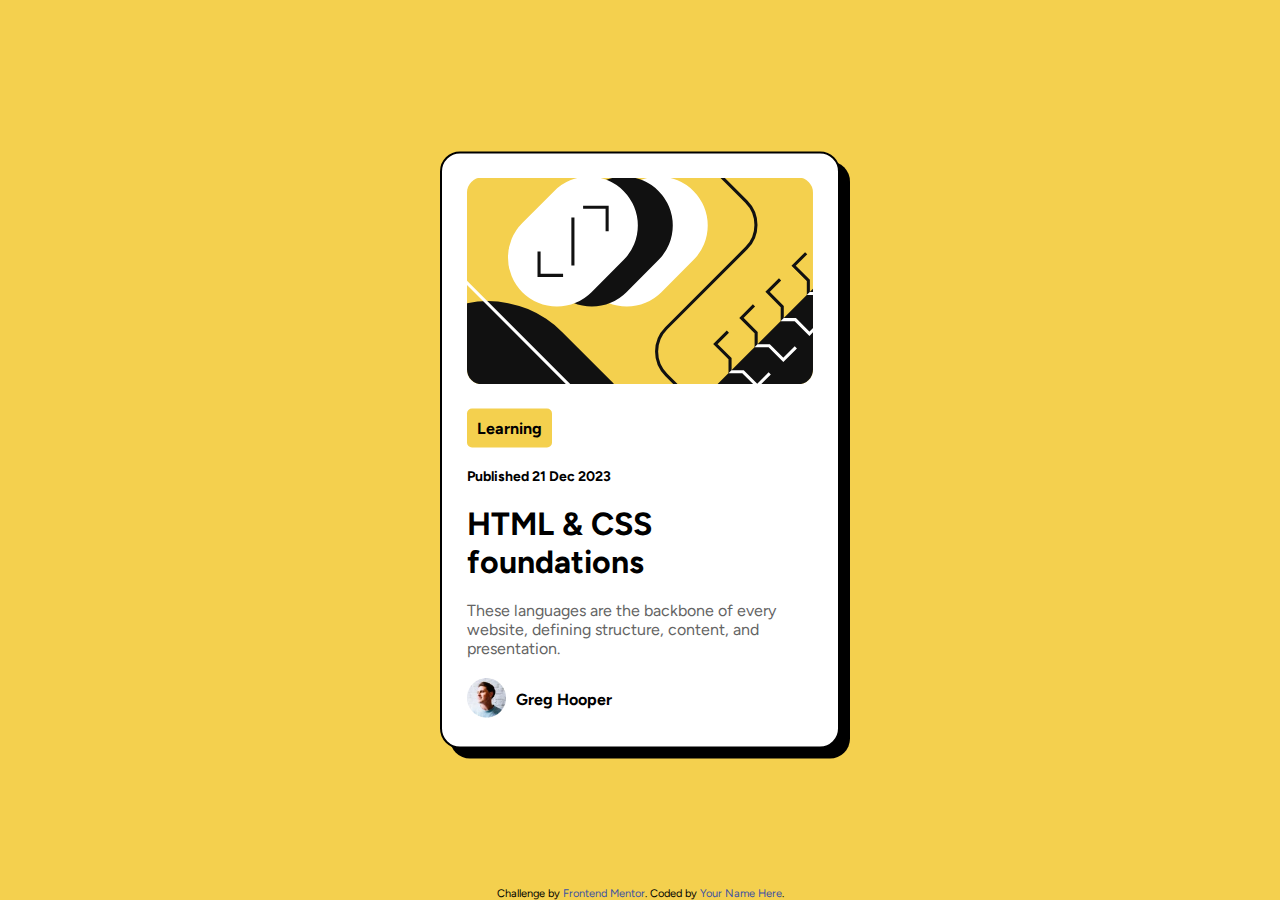
==== project_1/index.html @ 795f4376 "Project commit" ====
<!DOCTYPE html>
<html lang="en">
<head>
  <meta charset="UTF-8">
  <meta name="viewport" content="width=device-width, initial-scale=1.0"> <!-- displays site properly based on user's device -->

  <link rel="icon" type="image/png" sizes="32x32" href="./assets/images/favicon-32x32.png">

  <link href="styles.css" rel="stylesheet">  
  
  <title>Frontend Mentor | Blog preview card</title>

  <!-- Feel free to remove these styles or customise in your own stylesheet 👍 -->
  <style>
    .attribution { font-size: 11px; text-align: center; }
    .attribution a { color: hsl(228, 45%, 44%); }
  </style>
</head>
<body>

  <main>

    <image>
      <img class="hero" src="assets/images/illustration-article.svg" width="100%" />
    </image>

    <section>

      <h3>Learning</h3>

      <h2>Published 21 Dec 2023</h2>

      <h1>HTML & CSS foundations</h1>

      <p>These languages are the backbone of every website, defining structure, content, and presentation.</p>

      

    </section>

    <div class="author">
      <img src="./assets/images/image-avatar.webp" /> <h4>Greg Hooper</h4>
    </div>

  </main>

  <footer>
    <div class="attribution">
      Challenge by <a href="https://www.frontendmentor.io?ref=challenge" target="_blank">Frontend Mentor</a>. 
      Coded by <a href="#">Your Name Here</a>.
    </div>
  </footer>

</body>
</html>
---- project_1/styles.css ----
@font-face {
    font-family: 'Figtree';
    src: url('./assets/fonts/Figtree-VariableFont_wght.ttf') format('TrueType');
}

* {
    margin: 0;
    padding: 0;
    box-sizing: border-box;
    font-family: 'Figtree', sans-serif;
}

a, a:active, a:hover, a:visited {
    text-decoration: none;
}

body {
    background-color: hsl(47, 88%, 63%);
}

main {
    position: absolute;
    top: 50%;
    left: 50%;
    -ms-transform: translateY(-50%) translateX(-50%);
    transform: translateY(-50%) translateX(-50%);
    background-color: white;
    max-width: 400px;
    border: 2px solid black;
    border-radius: 20px;
    box-shadow: 10px 10px;
    padding: 25px;
    margin: auto;
}


.hero {
    width: 100%;
    border-radius: 15px;
    margin-top: -20px;
}

h1, h2, h3, p {
    margin: 20px 0px;
}

h1:hover {
    color: hsl(47, 88%, 63%);
    cursor: pointer;
}

h2 {
    font-size: 14px;    
}

h3 {
    width: fit-content;
    font-weight: bold;
    font-size: 16px;
    padding: 10px;
    background-color: hsl(47, 88%, 63%);
    border-radius: 5px;
}

h4 {
    display: inline;
    font-size: 16px;    
    position: absolute;
    top: 50%;
    -ms-transform: translateY(-50%);
    transform: translateY(-50%);
    margin-left: 10px;
}

p {
    color: rgb(100, 100, 100);
}

.author {
    display: block;
    position: relative;
}

.author img {
    max-height: 40px;
}

footer {
    position: absolute;
    bottom: 0;
    left: 50%;
    -ms-transform: translateX(-50%);
    transform: translateX(-50%);
}
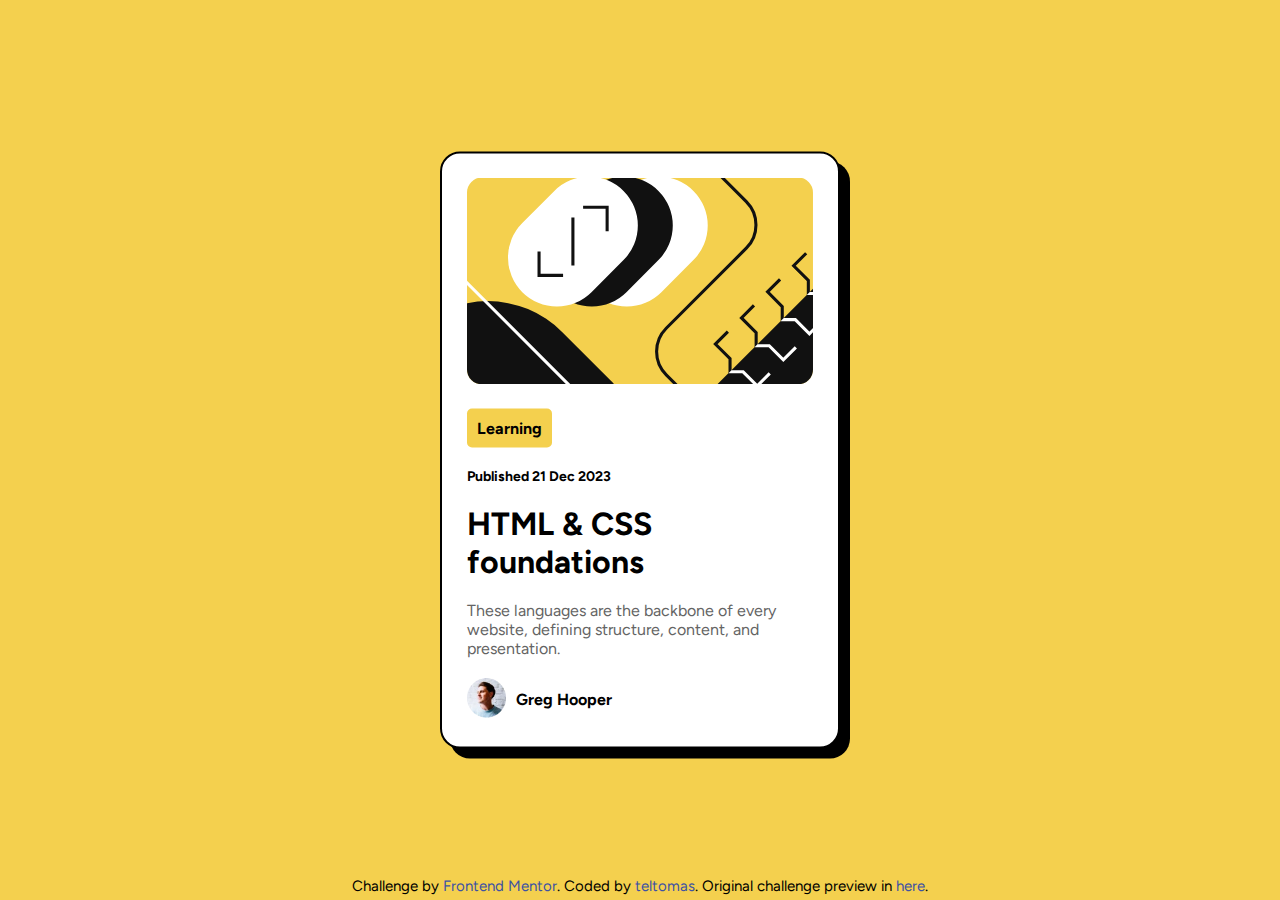
==== commit bfa49e87: "README Update" ====
--- a/project_1/index.html
+++ b/project_1/index.html
@@ -12,7 +12,7 @@
 
   <!-- Feel free to remove these styles or customise in your own stylesheet 👍 -->
   <style>
-    .attribution { font-size: 11px; text-align: center; }
+    .attribution { font-size: 15px; text-align: center; }
     .attribution a { color: hsl(228, 45%, 44%); }
   </style>
 </head>
@@ -47,7 +47,7 @@
   <footer>
     <div class="attribution">
       Challenge by <a href="https://www.frontendmentor.io?ref=challenge" target="_blank">Frontend Mentor</a>. 
-      Coded by <a href="#">Your Name Here</a>.
+      Coded by <a href="#">teltomas</a>. Original challenge preview in <a href="https://www.frontendmentor.io/challenges/blog-preview-card-ckPaj01IcS" target="_blank">here</a>.
     </div>
   </footer>
 
--- a/project_1/styles.css
+++ b/project_1/styles.css
@@ -91,4 +91,5 @@
     left: 50%;
     -ms-transform: translateX(-50%);
     transform: translateX(-50%);
+    padding: 5px;
 }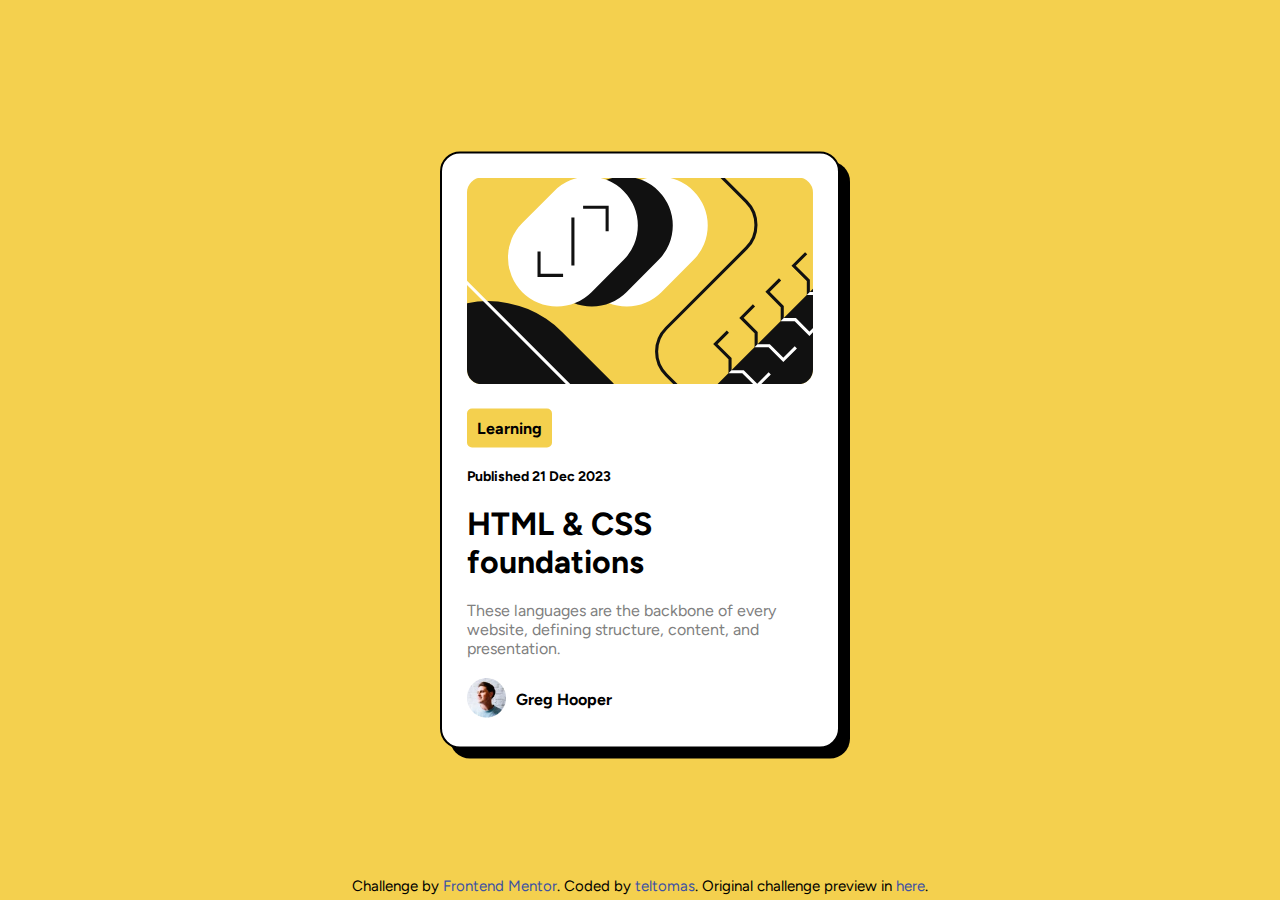
==== commit 3ef55282: "Small Fixes" ====
--- a/project_1/index.html
+++ b/project_1/index.html
@@ -21,7 +21,7 @@
   <main>
 
     <image>
-      <img class="hero" src="assets/images/illustration-article.svg" width="100%" />
+      <img class="hero" src="assets/images/illustration-article.svg" />
     </image>
 
     <section>
@@ -32,9 +32,7 @@
 
       <h1>HTML & CSS foundations</h1>
 
-      <p>These languages are the backbone of every website, defining structure, content, and presentation.</p>
-
-      
+      <p>These languages are the backbone of every website, defining structure, content, and presentation.</p>      
 
     </section>
 
--- a/project_1/styles.css
+++ b/project_1/styles.css
@@ -25,7 +25,7 @@
     -ms-transform: translateY(-50%) translateX(-50%);
     transform: translateY(-50%) translateX(-50%);
     background-color: white;
-    max-width: 400px;
+    width: 400px;
     border: 2px solid black;
     border-radius: 20px;
     box-shadow: 10px 10px;
@@ -73,7 +73,8 @@
 }
 
 p {
-    color: rgb(100, 100, 100);
+    color: hsl(0, 0%, 50%);
+    font-size: 16px;
 }
 
 .author {
@@ -92,4 +93,16 @@
     -ms-transform: translateX(-50%);
     transform: translateX(-50%);
     padding: 5px;
-}+}
+
+
+@media only screen and (max-width: 600px) {
+    main {
+        width: 90%;
+    }
+
+    .attribution {
+        font-size: 12px !important;
+    }
+}
+
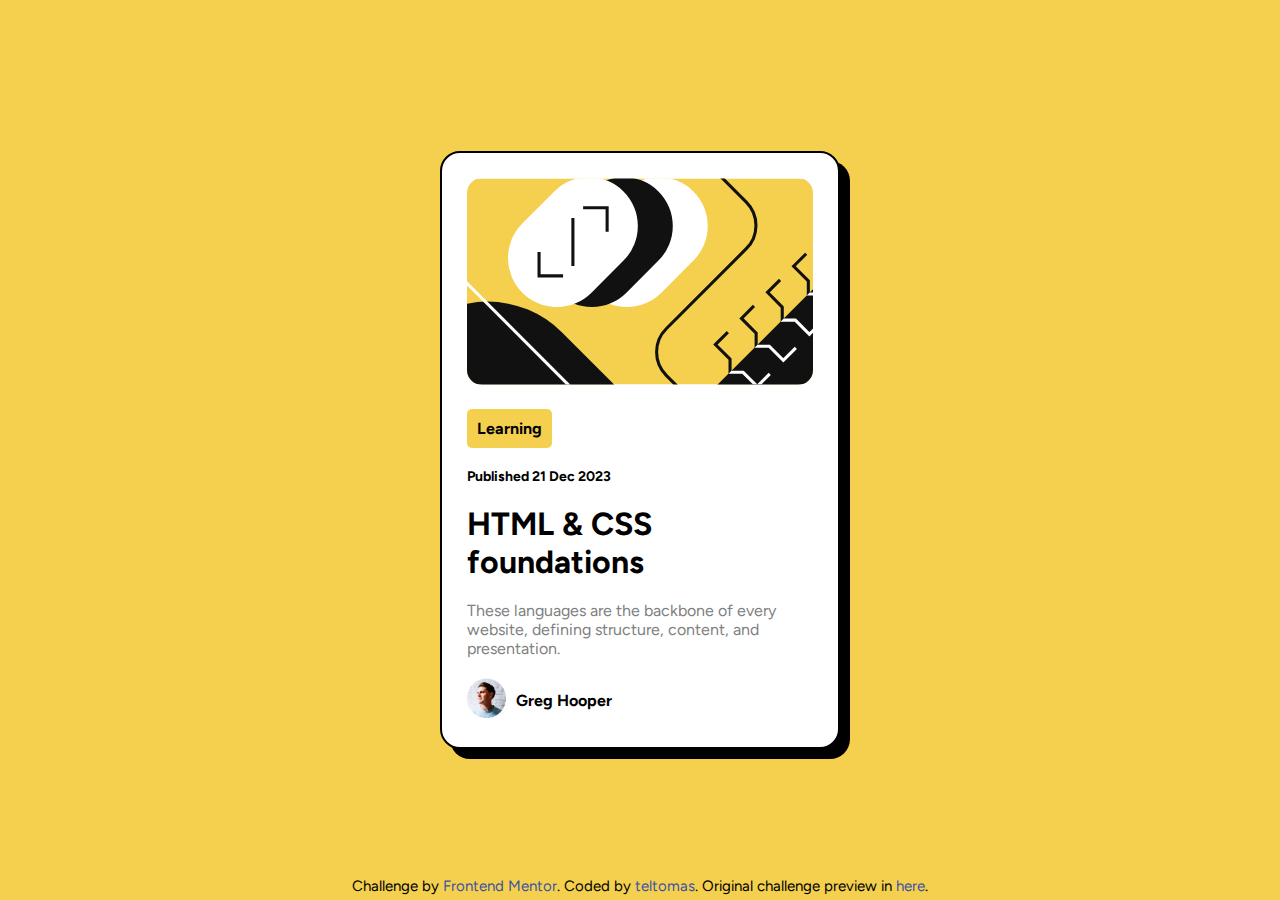
==== commit 44790fab: "Small fixes" ====
--- a/project_1/index.html
+++ b/project_1/index.html
@@ -20,9 +20,9 @@
 
   <main>
 
-    <image>
+    <figure>
       <img class="hero" src="assets/images/illustration-article.svg" />
-    </image>
+    </figure>
 
     <section>
 
--- a/project_1/styles.css
+++ b/project_1/styles.css
@@ -22,7 +22,7 @@
     position: absolute;
     top: 50%;
     left: 50%;
-    -ms-transform: translateY(-50%) translateX(-50%);
+    /*-ms-transform: translateY(-50%) translateX(-50%);*/
     transform: translateY(-50%) translateX(-50%);
     background-color: white;
     width: 400px;
@@ -30,14 +30,12 @@
     border-radius: 20px;
     box-shadow: 10px 10px;
     padding: 25px;
-    margin: auto;
 }
 
 
 .hero {
     width: 100%;
     border-radius: 15px;
-    margin-top: -20px;
 }
 
 h1, h2, h3, p {
@@ -95,7 +93,6 @@
     padding: 5px;
 }
 
-
 @media only screen and (max-width: 600px) {
     main {
         width: 90%;
@@ -105,4 +102,3 @@
         font-size: 12px !important;
     }
 }
-
